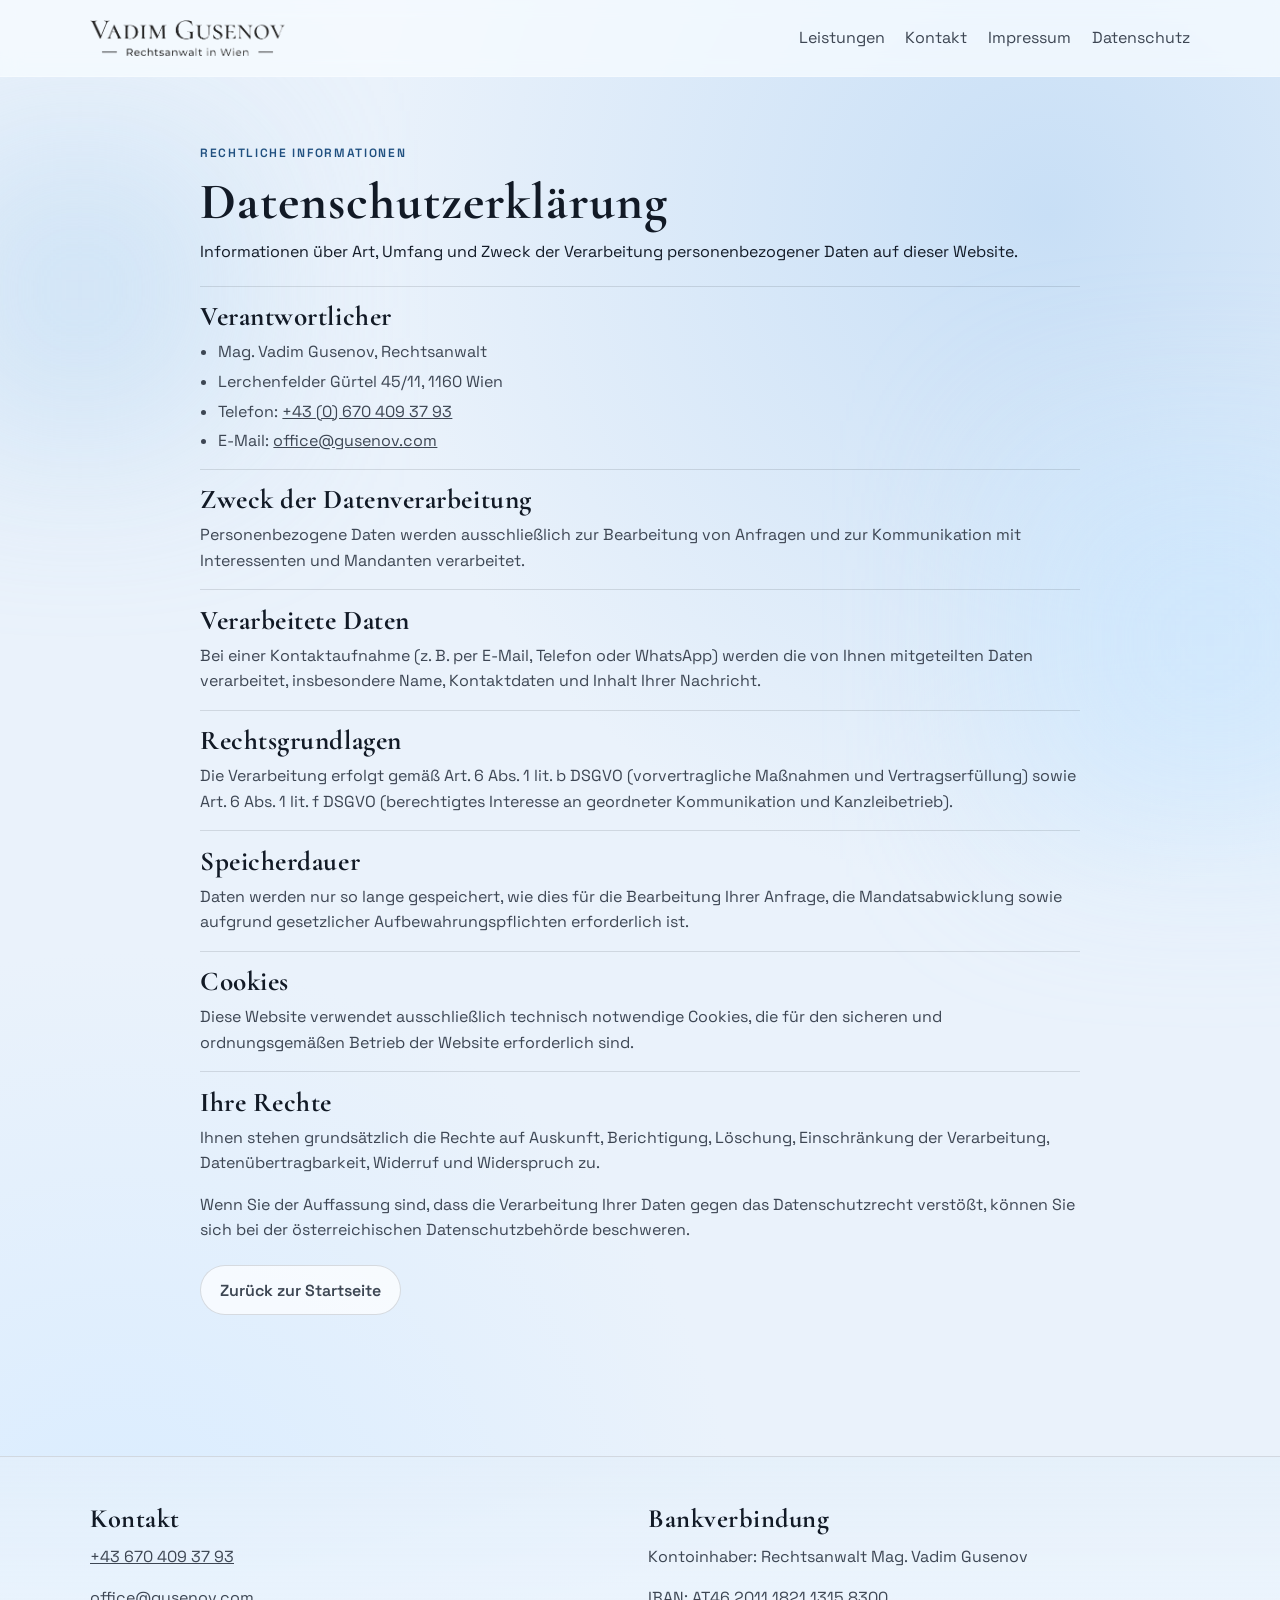
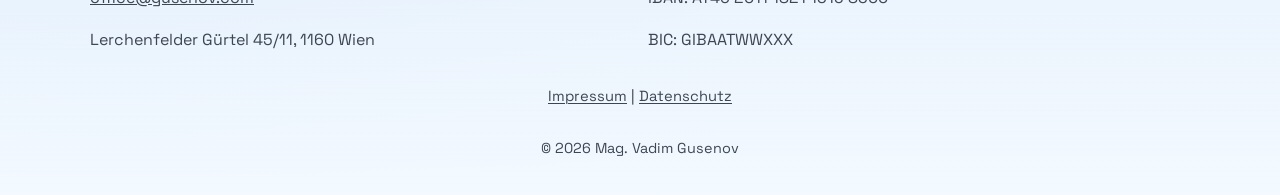
==== datenschutz.html @ 330a7935 "Initial commit: Vadim Gusenov website Co-Authored-By: Claude Opus 5.5 <noreply@anthropic.com>" ====
<!DOCTYPE html>
<html lang="de">
  <head>
    <meta charset="UTF-8" />
    <meta name="viewport" content="width=device-width, initial-scale=1.0" />
    <title>Datenschutz | Mag. Vadim Gusenov</title>
    <meta
      name="description"
      content="Datenschutzerklärung von Mag. Vadim Gusenov, Rechtsanwalt in Wien."
    />
    <link rel="preconnect" href="https://fonts.googleapis.com" />
    <link rel="preconnect" href="https://fonts.gstatic.com" crossorigin />
    <link
      href="https://fonts.googleapis.com/css2?family=Cormorant+Garamond:wght@500;600;700&family=Space+Grotesk:wght@400;500;600&display=swap"
      rel="stylesheet"
    />
    <link rel="stylesheet" href="styles.css" />
    <!-- Google tag (gtag.js) -->
    <script async src="https://www.googletagmanager.com/gtag/js?id=AW-18201939977"></script>
    <script>
      window.dataLayer = window.dataLayer || [];
      function gtag() {
        dataLayer.push(arguments);
      }
      gtag('js', new Date());

      gtag('config', 'AW-18201939977');
    </script>
  </head>
  <body>
    <div class="background-shape background-shape-left" aria-hidden="true"></div>
    <div class="background-shape background-shape-right" aria-hidden="true"></div>

    <header class="site-header">
      <div class="container nav-wrap">
        <a class="brand" href="index.html#top">
          <img
            class="brand-logo"
            src="assets/images/logo.png"
            alt="Kanzlei Logo"
            width="120"
            height="36"
          />
        </a>
        <nav class="nav">
          <a href="index.html#leistungen">Leistungen</a>
          <a href="index.html#kontakt">Kontakt</a>
          <a href="impressum.html">Impressum</a>
          <a href="datenschutz.html">Datenschutz</a>
        </nav>
      </div>
    </header>

    <main id="top">
      <section class="section legal-page">
        <div class="container legal-content reveal-up">
          <p class="eyebrow">Rechtliche Informationen</p>
          <h1>Datenschutzerklärung</h1>
          <p class="legal-intro">
            Informationen über Art, Umfang und Zweck der Verarbeitung personenbezogener Daten auf
            dieser Website.
          </p>

          <section class="legal-block">
            <h2>Verantwortlicher</h2>
            <ul class="legal-list">
              <li>Mag. Vadim Gusenov, Rechtsanwalt</li>
              <li>Lerchenfelder Gürtel 45/11, 1160 Wien</li>
              <li>Telefon: <a href="tel:+436704093793">+43 (0) 670 409 37 93</a></li>
              <li>E-Mail: <a href="mailto:office@gusenov.com">office@gusenov.com</a></li>
            </ul>
          </section>

          <section class="legal-block">
            <h2>Zweck der Datenverarbeitung</h2>
            <p>
              Personenbezogene Daten werden ausschließlich zur Bearbeitung von Anfragen und zur
              Kommunikation mit Interessenten und Mandanten verarbeitet.
            </p>
          </section>

          <section class="legal-block">
            <h2>Verarbeitete Daten</h2>
            <p>
              Bei einer Kontaktaufnahme (z. B. per E-Mail, Telefon oder WhatsApp) werden die von
              Ihnen mitgeteilten Daten verarbeitet, insbesondere Name, Kontaktdaten und Inhalt Ihrer
              Nachricht.
            </p>
          </section>

          <section class="legal-block">
            <h2>Rechtsgrundlagen</h2>
            <p>
              Die Verarbeitung erfolgt gemäß Art. 6 Abs. 1 lit. b DSGVO (vorvertragliche Maßnahmen
              und Vertragserfüllung) sowie Art. 6 Abs. 1 lit. f DSGVO (berechtigtes Interesse an
              geordneter Kommunikation und Kanzleibetrieb).
            </p>
          </section>

          <section class="legal-block">
            <h2>Speicherdauer</h2>
            <p>
              Daten werden nur so lange gespeichert, wie dies für die Bearbeitung Ihrer Anfrage,
              die Mandatsabwicklung sowie aufgrund gesetzlicher Aufbewahrungspflichten erforderlich
              ist.
            </p>
          </section>

          <section class="legal-block">
            <h2>Cookies</h2>
            <p>
              Diese Website verwendet ausschließlich technisch notwendige Cookies, die für den
              sicheren und ordnungsgemäßen Betrieb der Website erforderlich sind.
            </p>
          </section>

          <section class="legal-block">
            <h2>Ihre Rechte</h2>
            <p>
              Ihnen stehen grundsätzlich die Rechte auf Auskunft, Berichtigung, Löschung,
              Einschränkung der Verarbeitung, Datenübertragbarkeit, Widerruf und Widerspruch zu.
            </p>
            <p>
              Wenn Sie der Auffassung sind, dass die Verarbeitung Ihrer Daten gegen das
              Datenschutzrecht verstößt, können Sie sich bei der österreichischen
              Datenschutzbehörde beschweren.
            </p>
          </section>

          <p class="legal-back-link">
            <a class="btn btn-outline" href="index.html#kontakt">Zurück zur Startseite</a>
          </p>
        </div>
      </section>
    </main>

    <footer class="site-footer">
      <div class="container footer-grid reveal-up">
        <div>
          <h2>Kontakt</h2>
          <p><a href="tel:+436704093793">+43 670 409 37 93</a></p>
          <p><a href="mailto:office@gusenov.com">office@gusenov.com</a></p>
          <p>Lerchenfelder Gürtel 45/11, 1160 Wien</p>
        </div>
        <div>
          <h3>Bankverbindung</h3>
          <p>Kontoinhaber: Rechtsanwalt Mag. Vadim Gusenov</p>
          <p>IBAN: AT46 2011 1821 1315 8300</p>
          <p>BIC: GIBAATWWXXX</p>
        </div>
      </div>
      <p class="legal-links">
        <a href="impressum.html">Impressum</a>
        <span aria-hidden="true">|</span>
        <a href="datenschutz.html">Datenschutz</a>
      </p>
      <p class="copyright">© <span id="year"></span> Mag. Vadim Gusenov</p>
    </footer>

    <script src="script.js"></script>
  </body>
</html>
---- styles.css ----
:root {
  --bg: #eaf2fb;
  --paper: #f7fbff;
  --ink: #121a26;
  --ink-soft: #3d4653;
  --accent: #2f6fa8;
  --accent-dark: #1f4f7f;
  --line: rgba(18, 26, 38, 0.14);
  --shadow: 0 18px 45px rgba(16, 22, 31, 0.12);
}

* {
  box-sizing: border-box;
}

html,
body {
  margin: 0;
  padding: 0;
}

body {
  font-family: "Space Grotesk", "Segoe UI", sans-serif;
  background: radial-gradient(circle at 82% 12%, #c8dff6 0%, transparent 36%),
    radial-gradient(circle at 9% 88%, #d9ecff 0%, transparent 32%), var(--bg);
  color: var(--ink);
  line-height: 1.6;
  overflow-x: hidden;
}

h1,
h2,
h3 {
  font-family: "Cormorant Garamond", Georgia, serif;
  line-height: 1.1;
  margin: 0 0 0.8rem;
  letter-spacing: 0.02em;
}

h1 {
  font-size: clamp(2.2rem, 6vw, 4.4rem);
}

h2 {
  font-size: clamp(1.7rem, 4vw, 2.8rem);
}

h3 {
  font-size: clamp(1.2rem, 2.8vw, 1.65rem);
}

p {
  margin: 0 0 1rem;
  color: var(--ink-soft);
}

a {
  color: inherit;
}

.container {
  width: min(1100px, calc(100% - 2.4rem));
  margin: 0 auto;
}

.section {
  padding: clamp(3.4rem, 8vw, 6.2rem) 0;
}

.section-soft {
  background: linear-gradient(130deg, rgba(255, 255, 255, 0.72), rgba(219, 235, 250, 0.62));
}

.background-shape {
  position: fixed;
  z-index: -1;
  filter: blur(90px);
  opacity: 0.55;
  pointer-events: none;
}

.background-shape-left {
  width: 300px;
  height: 300px;
  left: -70px;
  top: 140px;
  background: #bad8f2;
}

.background-shape-right {
  width: 380px;
  height: 380px;
  right: -120px;
  top: 50vh;
  background: #c6e5ff;
}

.site-header {
  position: sticky;
  top: 0;
  z-index: 20;
  border-bottom: 1px solid rgba(255, 255, 255, 0.3);
  background: rgba(247, 251, 255, 0.78);
  backdrop-filter: blur(10px);
}

.nav-wrap {
  display: flex;
  align-items: center;
  justify-content: space-between;
  min-height: 76px;
}

.brand {
  display: inline-flex;
  align-items: center;
  gap: 0.65rem;
  font-weight: 600;
  text-decoration: none;
  letter-spacing: 0.02em;
}

.brand-logo {
  width: auto;
  height: 36px;
  object-fit: contain;
}

.header-actions {
  display: flex;
  align-items: center;
  gap: 0.9rem;
}

.nav {
  display: flex;
  gap: 1.3rem;
}

.nav a {
  text-decoration: none;
  color: var(--ink-soft);
}

.nav a:hover {
  color: var(--ink);
}

.lang-switch {
  display: inline-flex;
  align-items: center;
  border: 1px solid var(--line);
  border-radius: 999px;
  padding: 0.12rem;
  background: rgba(255, 255, 255, 0.68);
}

.lang-btn {
  border: 0;
  background: transparent;
  color: var(--ink-soft);
  font: inherit;
  font-size: 0.78rem;
  font-weight: 600;
  border-radius: 999px;
  padding: 0.34rem 0.62rem;
  cursor: pointer;
}

.lang-btn.is-active {
  background: var(--ink);
  color: #fff;
}

.hero-grid {
  display: grid;
  grid-template-columns: 1.2fr 0.8fr;
  gap: clamp(1.2rem, 4vw, 3rem);
  align-items: start;
}

.hero-visual {
  display: grid;
  gap: 0.9rem;
}

.portrait-wrap {
  margin: 0;
  border-radius: 1.1rem;
  overflow: hidden;
  border: 1px solid var(--line);
  background: var(--paper);
  box-shadow: var(--shadow);
}

.portrait {
  width: 100%;
  height: clamp(290px, 46vw, 470px);
  object-fit: cover;
  object-position: center top;
  display: block;
}

.eyebrow {
  text-transform: uppercase;
  letter-spacing: 0.14em;
  color: var(--accent-dark);
  font-size: 0.75rem;
  margin-bottom: 0.65rem;
  font-weight: 600;
}

.hero-card {
  border: 1px solid var(--line);
  border-radius: 1.1rem;
  padding: 1.4rem;
  background: var(--paper);
  box-shadow: var(--shadow);
}

.citizenship-section {
  padding-top: 2.4rem;
}

.citizenship-grid {
  display: grid;
  grid-template-columns: 1fr;
  gap: clamp(1rem, 3vw, 2rem);
  align-items: start;
}

.citizenship-lead {
  font-size: 1.2rem;
  color: var(--ink);
  font-weight: 600;
}

.citizenship-services {
  margin: 0.85rem 0 0;
  padding-left: 1.1rem;
  color: var(--ink-soft);
}

.citizenship-services li {
  margin-bottom: 0.45rem;
}

.delay-section {
  padding-top: 1.6rem;
}

.delay-content {
  text-align: left;
}

.delay-content h2 {
  font-size: clamp(1.95rem, 4.4vw, 3rem);
  margin-bottom: 1rem;
}

.delay-divider {
  display: none;
}

.delay-content p {
  margin-bottom: 0.95rem;
  color: var(--ink);
}

.delay-note {
  color: var(--ink-soft);
}

.delay-cta-row {
  justify-content: flex-start;
}

.straf-section {
  padding-top: 1.8rem;
}

.straf-grid {
  display: grid;
  grid-template-columns: 1.1fr 0.9fr;
  gap: clamp(1rem, 3vw, 2rem);
  align-items: start;
}

.straf-lead {
  color: var(--ink);
  font-size: 1.08rem;
  font-weight: 600;
}

.straf-points {
  margin: 0.85rem 0 0;
  padding-left: 1.1rem;
  color: var(--ink-soft);
}

.straf-points li {
  margin-bottom: 0.45rem;
}

.straf-card {
  border: 1px solid var(--line);
  border-radius: 1rem;
  padding: 1.2rem;
  background: rgba(252, 251, 247, 0.93);
  box-shadow: var(--shadow);
}

.straf-card h3 {
  margin-bottom: 0.55rem;
}

.other-services-section {
  padding-top: 2rem;
}

.other-services-head {
  max-width: 860px;
}

.other-services-head p {
  max-width: 68ch;
}

.other-services-grid {
  display: grid;
  grid-template-columns: repeat(3, minmax(0, 1fr));
  gap: 0.9rem;
  margin-top: 1rem;
}

.other-service-card {
  border: 1px solid var(--line);
  border-radius: 1rem;
  padding: 1rem;
  background: rgba(252, 251, 247, 0.9);
  box-shadow: 0 10px 24px rgba(16, 22, 31, 0.07);
}

.other-service-card h3 {
  margin-bottom: 0.5rem;
}

.other-service-card p {
  margin: 0;
}

.other-services-cta {
  margin-top: 1rem;
}

.process-section {
  padding-top: 0.8rem;
}

.process-grid {
  display: grid;
  grid-template-columns: repeat(4, minmax(0, 1fr));
  gap: 0.9rem;
}

.process-card {
  position: relative;
  border: 1px solid var(--line);
  border-radius: 0.95rem;
  padding: 1rem;
  background: rgba(252, 251, 247, 0.86);
}

.step-badge {
  display: inline-flex;
  width: 1.7rem;
  height: 1.7rem;
  border-radius: 999px;
  align-items: center;
  justify-content: center;
  font-size: 0.86rem;
  font-weight: 700;
  color: #fff;
  background: var(--accent);
  margin-bottom: 0.6rem;
}

.process-card h3 {
  font-size: 1.2rem;
}

.process-card p {
  margin: 0;
}

.emergency-number {
  display: inline-block;
  margin-top: 0.45rem;
  font-size: 1.35rem;
  font-weight: 600;
  color: var(--accent-dark);
  text-decoration: none;
}

.emergency-number:hover {
  text-decoration: underline;
}

.cta-row {
  display: flex;
  flex-wrap: wrap;
  gap: 0.75rem;
  margin-top: 1.2rem;
}

.hero-trust-note {
  margin: 0.75rem 0 0;
  font-size: 0.9rem;
  color: var(--ink-soft);
}

.btn {
  display: inline-flex;
  align-items: center;
  justify-content: center;
  border-radius: 999px;
  padding: 0.7rem 1.2rem;
  text-decoration: none;
  border: 1px solid transparent;
  font-weight: 600;
  transition: transform 160ms ease, box-shadow 160ms ease, background-color 160ms ease;
}

.btn:hover {
  transform: translateY(-1px);
}

.btn-primary {
  background: var(--accent);
  color: #fff;
}

.btn-primary:hover {
  background: #936924;
  box-shadow: 0 8px 24px rgba(147, 105, 36, 0.35);
}

.btn-outline {
  border-color: var(--line);
  background: rgba(255, 255, 255, 0.7);
}

.btn-whatsapp {
  color: var(--ink);
  border-color: rgba(18, 26, 38, 0.2);
  background: rgba(252, 251, 247, 0.92);
  box-shadow: 0 8px 18px rgba(16, 22, 31, 0.08);
}

.btn-whatsapp:hover {
  border-color: rgba(170, 125, 52, 0.55);
  background: rgba(255, 255, 255, 0.98);
  box-shadow: 0 10px 22px rgba(16, 22, 31, 0.12);
}

.areas-grid {
  display: grid;
  grid-template-columns: repeat(3, minmax(0, 1fr));
  gap: 1rem;
  margin-top: 1.3rem;
}

.area-card {
  position: relative;
  padding: 1.2rem;
  border: 1px solid var(--line);
  border-radius: 1rem;
  background: linear-gradient(160deg, rgba(247, 251, 255, 0.98), rgba(232, 243, 253, 0.92));
  backdrop-filter: blur(4px);
  box-shadow: 0 10px 24px rgba(16, 22, 31, 0.07);
  transition: transform 180ms ease, box-shadow 180ms ease, border-color 180ms ease;
}

.area-card::before {
  content: none;
}

.area-card:hover {
  transform: translateY(-2px);
  box-shadow: 0 14px 28px rgba(16, 22, 31, 0.1);
  border-color: rgba(47, 111, 168, 0.36);
}

.area-image-wrap {
  margin: -1.2rem -1.2rem 0.9rem;
  border-radius: 1rem 1rem 0 0;
  overflow: hidden;
  border-bottom: 1px solid rgba(18, 26, 38, 0.08);
  background: linear-gradient(180deg, rgba(18, 26, 38, 0.08), transparent);
}

.area-image {
  width: 100%;
  height: 120px;
  object-fit: cover;
  display: block;
  filter: grayscale(20%) sepia(10%) saturate(80%);
  opacity: 0.95;
}

.area-icon {
  display: inline-flex;
  width: 2.2rem;
  height: 2.2rem;
  align-items: center;
  justify-content: center;
  border-radius: 999px;
  border: 1px solid rgba(47, 111, 168, 0.35);
  color: var(--accent-dark);
  background: linear-gradient(150deg, rgba(47, 111, 168, 0.12), rgba(47, 111, 168, 0.03));
  margin-bottom: 0.75rem;
}

.area-icon svg {
  width: 1.12rem;
  height: 1.12rem;
}

.area-icon svg path,
.area-icon svg circle {
  stroke: currentColor;
  stroke-width: 1.55;
  fill: none;
  stroke-linecap: round;
  stroke-linejoin: round;
}

.area-card h3 {
  margin: 0 0 0.8rem;
  padding-bottom: 0.55rem;
  border-bottom: 1px solid rgba(170, 125, 52, 0.2);
}

.area-card ul {
  margin: 0.15rem 0 0;
  padding-left: 1rem;
  color: var(--ink-soft);
}

.areas-grid li {
  font-family: "Cormorant Garamond", Georgia, serif;
  font-size: clamp(1.15rem, 2.1vw, 1.35rem);
  font-weight: 600;
  line-height: 1.3;
  letter-spacing: 0.01em;
  color: var(--ink);
}

.split {
  display: grid;
  grid-template-columns: 1fr 1fr;
  gap: 1.4rem;
  align-items: start;
}

.kanzlei-section {
  display: grid;
  grid-template-columns: 0.85fr 1.15fr;
  gap: clamp(1rem, 3vw, 2rem);
  align-items: start;
}

.kanzlei-photo-wrap {
  margin: 0;
  border-radius: 1rem;
  overflow: hidden;
  border: 1px solid var(--line);
  background: var(--paper);
  box-shadow: var(--shadow);
}

.kanzlei-photo {
  width: 100%;
  height: clamp(320px, 50vw, 620px);
  object-fit: cover;
  object-position: center top;
  display: block;
}

.kanzlei-content {
  border: 1px solid var(--line);
  border-radius: 1rem;
  padding: clamp(1.25rem, 3vw, 2rem);
  background: rgba(252, 251, 247, 0.92);
  box-shadow: var(--shadow);
  max-width: 920px;
  margin: 0 auto;
}

.kanzlei-content .eyebrow {
  font-size: 0.86rem;
  margin-bottom: 0.55rem;
}

.kanzlei-content h2 {
  font-size: clamp(2.1rem, 5.2vw, 3.5rem);
  margin-bottom: 1rem;
}

.kanzlei-content h3 {
  margin-top: 1rem;
  margin-bottom: 0.65rem;
  font-size: clamp(1.35rem, 2.7vw, 1.9rem);
}

.kanzlei-lead {
  font-size: 1.12rem;
  color: var(--ink);
}

.kanzlei-points {
  margin: 0 0 1.1rem;
  padding-left: 1.1rem;
  color: var(--ink-soft);
}

.booking-grid {
  display: grid;
  grid-template-columns: 1fr 1.1fr;
  gap: clamp(1.2rem, 3.8vw, 2.6rem);
  align-items: start;
}

.booking-copy {
  padding-top: 0.2rem;
}

.booking-copy h2 {
  margin-bottom: 0.75rem;
}

.booking-copy p {
  max-width: 52ch;
}

.booking-points {
  margin: 0 0 1.2rem;
  padding-left: 1.1rem;
  color: var(--ink-soft);
}

.booking-urgent {
  margin: 0 0 1.1rem;
  color: var(--ink);
  font-size: 1.02rem;
}

.booking-urgent-number {
  color: var(--accent-dark);
  font-size: 1.1rem;
  font-weight: 600;
  text-decoration: none;
  letter-spacing: 0.01em;
}

.booking-urgent-number:hover {
  text-decoration: underline;
}

.booking-form {
  border: 1px solid var(--line);
  border-radius: 1rem;
  padding: 1.2rem;
  background: rgba(252, 251, 247, 0.92);
  box-shadow: var(--shadow);
}

.booking-form-note {
  margin: 0 0 0.95rem;
  color: var(--ink);
  font-size: 0.92rem;
}

.field-row {
  display: grid;
  grid-template-columns: repeat(2, minmax(0, 1fr));
  gap: 0.75rem;
}

.field-group {
  display: grid;
  margin-bottom: 0.8rem;
  gap: 0.35rem;
}

.field-group label {
  font-size: 0.88rem;
  color: var(--ink);
  font-weight: 500;
}

.field-group input,
.field-group select,
.field-group textarea {
  width: 100%;
  border: 1px solid var(--line);
  border-radius: 0.65rem;
  padding: 0.7rem 0.75rem;
  font: inherit;
  color: var(--ink);
  background: rgba(255, 255, 255, 0.88);
}

.field-group textarea {
  resize: vertical;
}

.field-group input:focus,
.field-group select:focus,
.field-group textarea:focus {
  outline: 2px solid rgba(170, 125, 52, 0.28);
  border-color: rgba(170, 125, 52, 0.65);
}

.booking-feedback {
  margin-top: 0.65rem;
  min-height: 1.2rem;
  font-size: 0.9rem;
}

.booking-meta {
  margin: 0.75rem 0 0;
  font-size: 0.85rem;
  color: var(--ink-soft);
}

.site-footer {
  border-top: 1px solid var(--line);
  margin-top: 1.6rem;
  padding: 3rem 0 1.2rem;
  background: linear-gradient(180deg, rgba(228, 239, 250, 0.72), rgba(243, 249, 255, 0.96));
}

.footer-grid {
  display: grid;
  grid-template-columns: repeat(2, minmax(0, 1fr));
  gap: 1rem;
}

.site-footer h2,
.site-footer h3 {
  font-size: clamp(1.25rem, 2.4vw, 1.65rem);
  margin-bottom: 0.6rem;
}

.legal-links {
  text-align: center;
  margin: 1rem 0 0;
  font-size: 0.92rem;
}

.legal-links a {
  color: var(--ink-soft);
  text-decoration: underline;
  text-decoration-thickness: 1px;
  text-underline-offset: 2px;
}

.legal-page {
  padding-top: clamp(2.7rem, 6vw, 4.2rem);
}

.legal-content {
  width: min(880px, calc(100% - 2.4rem));
}

.legal-content h1 {
  font-size: clamp(2rem, 4.8vw, 3.2rem);
  margin-bottom: 0.55rem;
}

.legal-intro {
  margin-bottom: 1.35rem;
  color: var(--ink);
}

.legal-block {
  border-top: 1px solid rgba(18, 26, 38, 0.12);
  padding-top: 0.95rem;
  margin-top: 0.95rem;
}

.legal-block h2 {
  margin-bottom: 0.45rem;
  font-size: clamp(1.2rem, 2.7vw, 1.7rem);
}

.legal-list {
  margin: 0;
  padding-left: 1.15rem;
}

.legal-list li {
  margin-bottom: 0.25rem;
  color: var(--ink-soft);
}

.legal-back-link {
  margin-top: 1.4rem;
}

.copyright {
  text-align: center;
  font-size: 0.9rem;
  margin-top: 1.8rem;
}

.mobile-call-cta {
  display: none;
}

.cookie-banner {
  position: fixed;
  left: 1rem;
  right: 1rem;
  bottom: 1rem;
  z-index: 70;
  display: grid;
  grid-template-columns: 1fr auto;
  gap: 0.9rem;
  align-items: center;
  padding: 0.85rem 0.95rem;
  border-radius: 0.9rem;
  border: 1px solid rgba(18, 26, 38, 0.16);
  background: rgba(18, 26, 38, 0.92);
  color: #f6f3ec;
  box-shadow: 0 14px 26px rgba(16, 22, 31, 0.28);
}

.cookie-banner[hidden] {
  display: none !important;
}

.cookie-banner p {
  margin: 0;
  color: #f6f3ec;
  font-size: 0.9rem;
  line-height: 1.45;
}

.cookie-banner .btn {
  white-space: nowrap;
  padding: 0.58rem 0.9rem;
}

@media (max-width: 820px) {
  .mobile-call-cta {
    display: inline-flex;
    position: fixed;
    left: 0.8rem;
    right: 0.8rem;
    bottom: 0.8rem;
    z-index: 50;
    align-items: center;
    justify-content: center;
    background: linear-gradient(135deg, #aa7d34, #936924);
    color: #fff;
    text-decoration: none;
    font-weight: 700;
    border-radius: 999px;
    padding: 0.78rem 1rem;
    box-shadow: 0 12px 24px rgba(16, 22, 31, 0.24);
  }

  .site-footer {
    padding-bottom: 4.8rem;
  }
}

.reveal-up {
  opacity: 0;
  transform: translateY(18px);
  animation: revealUp 700ms ease forwards;
}

.delay-1 {
  animation-delay: 120ms;
}

.delay-2 {
  animation-delay: 220ms;
}

@keyframes revealUp {
  to {
    opacity: 1;
    transform: translateY(0);
  }
}

@media (max-width: 940px) {
  .hero-grid,
  .citizenship-grid,
  .process-grid,
  .areas-grid,
  .other-services-grid,
  .split,
  .kanzlei-section,
  .footer-grid,
  .booking-grid {
    grid-template-columns: 1fr;
  }

  .legal-content {
    width: min(100%, calc(100% - 2.4rem));
  }

  .field-row {
    grid-template-columns: 1fr;
  }

  .portrait {
    height: clamp(260px, 62vw, 430px);
  }

  .nav {
    gap: 0.8rem;
    font-size: 0.95rem;
  }

  .header-actions {
    gap: 0.7rem;
  }
}

@media (max-width: 760px) {
  .nav-wrap {
    min-height: auto;
    padding: 0.58rem 0 0.74rem;
    flex-direction: column;
    align-items: stretch;
    gap: 0.5rem;
  }

  .brand {
    justify-content: center;
  }

  .header-actions {
    flex-direction: column;
    justify-content: center;
    gap: 0.55rem;
  }

  .nav {
    justify-content: center;
    flex-wrap: wrap;
    row-gap: 0.4rem;
    column-gap: 0.85rem;
    font-size: 0.9rem;
  }

  .hero.section {
    padding-top: clamp(2.2rem, 7vw, 3rem);
  }
}

@media (max-width: 560px) {
  .brand {
    font-size: 0.95rem;
    max-width: 220px;
    gap: 0.45rem;
  }

  .brand span {
    display: none;
  }

  .brand-logo {
    height: 29px;
  }

  .nav {
    gap: 0.6rem;
    font-size: 0.85rem;
  }

  .lang-btn {
    font-size: 0.73rem;
    padding: 0.3rem 0.52rem;
  }

  .mobile-call-cta {
    font-size: 0.95rem;
    padding: 0.74rem 0.95rem;
  }

  .site-footer {
    padding-bottom: 4.8rem;
  }

  .cookie-banner {
    grid-template-columns: 1fr;
    left: 0.8rem;
    right: 0.8rem;
    bottom: 4.1rem;
  }

  .cookie-banner .btn {
    width: 100%;
  }
}
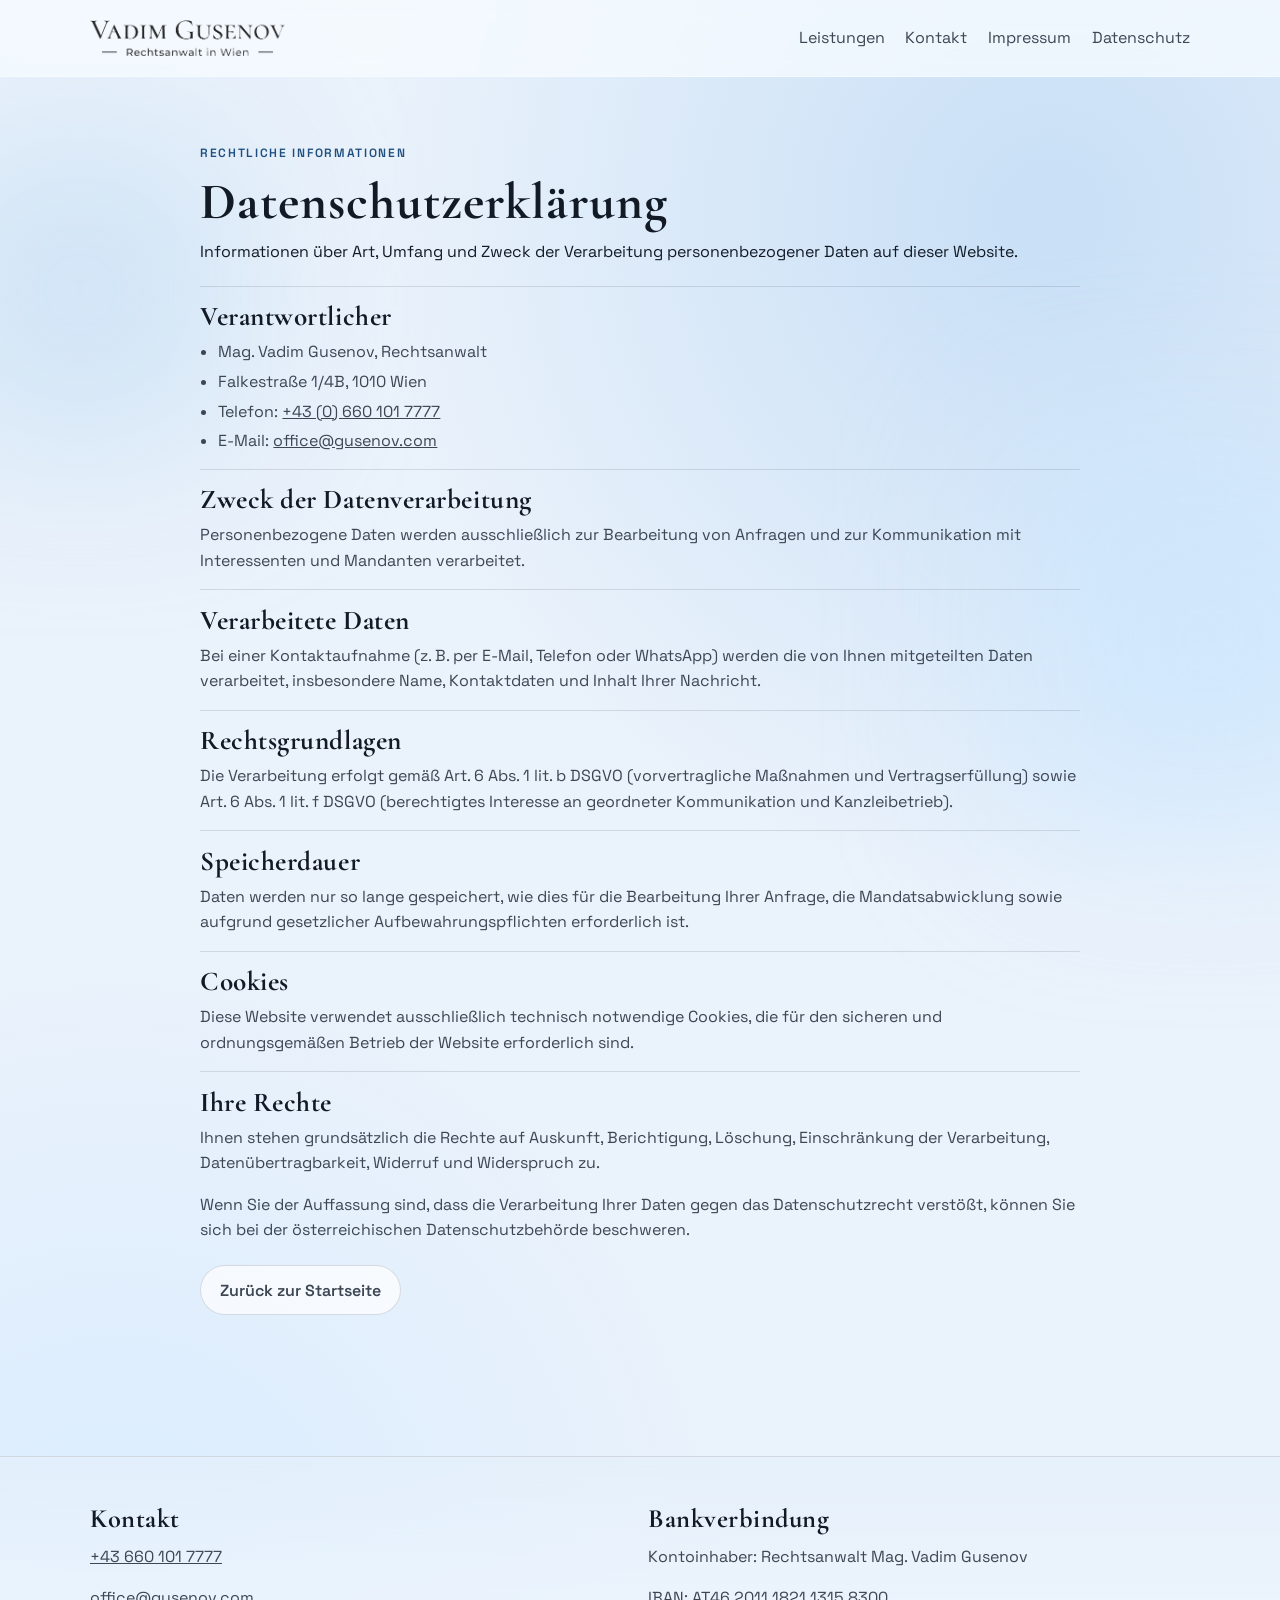
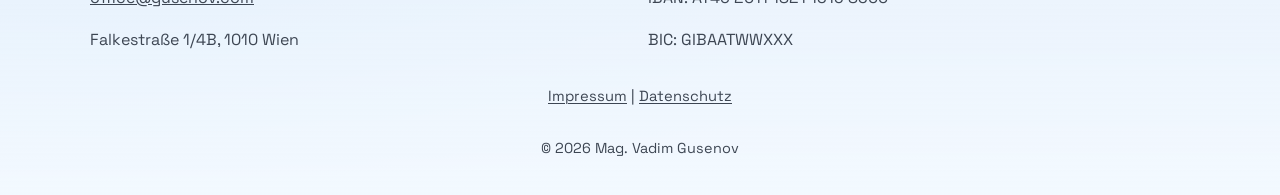
==== commit 5881af9b: "change adress and phone number" ====
--- a/datenschutz.html
+++ b/datenschutz.html
@@ -65,8 +65,8 @@
             <h2>Verantwortlicher</h2>
             <ul class="legal-list">
               <li>Mag. Vadim Gusenov, Rechtsanwalt</li>
-              <li>Lerchenfelder Gürtel 45/11, 1160 Wien</li>
-              <li>Telefon: <a href="tel:+436704093793">+43 (0) 670 409 37 93</a></li>
+              <li>Falkestraße 1/4B, 1010 Wien</li>
+              <li>Telefon: <a href="tel:+436601017777">+43 (0) 660 101 7777</a></li>
               <li>E-Mail: <a href="mailto:office@gusenov.com">office@gusenov.com</a></li>
             </ul>
           </section>
@@ -138,9 +138,9 @@
       <div class="container footer-grid reveal-up">
         <div>
           <h2>Kontakt</h2>
-          <p><a href="tel:+436704093793">+43 670 409 37 93</a></p>
+          <p><a href="tel:+436601017777">+43 660 101 7777</a></p>
           <p><a href="mailto:office@gusenov.com">office@gusenov.com</a></p>
-          <p>Lerchenfelder Gürtel 45/11, 1160 Wien</p>
+          <p>Falkestraße 1/4B, 1010 Wien</p>
         </div>
         <div>
           <h3>Bankverbindung</h3>
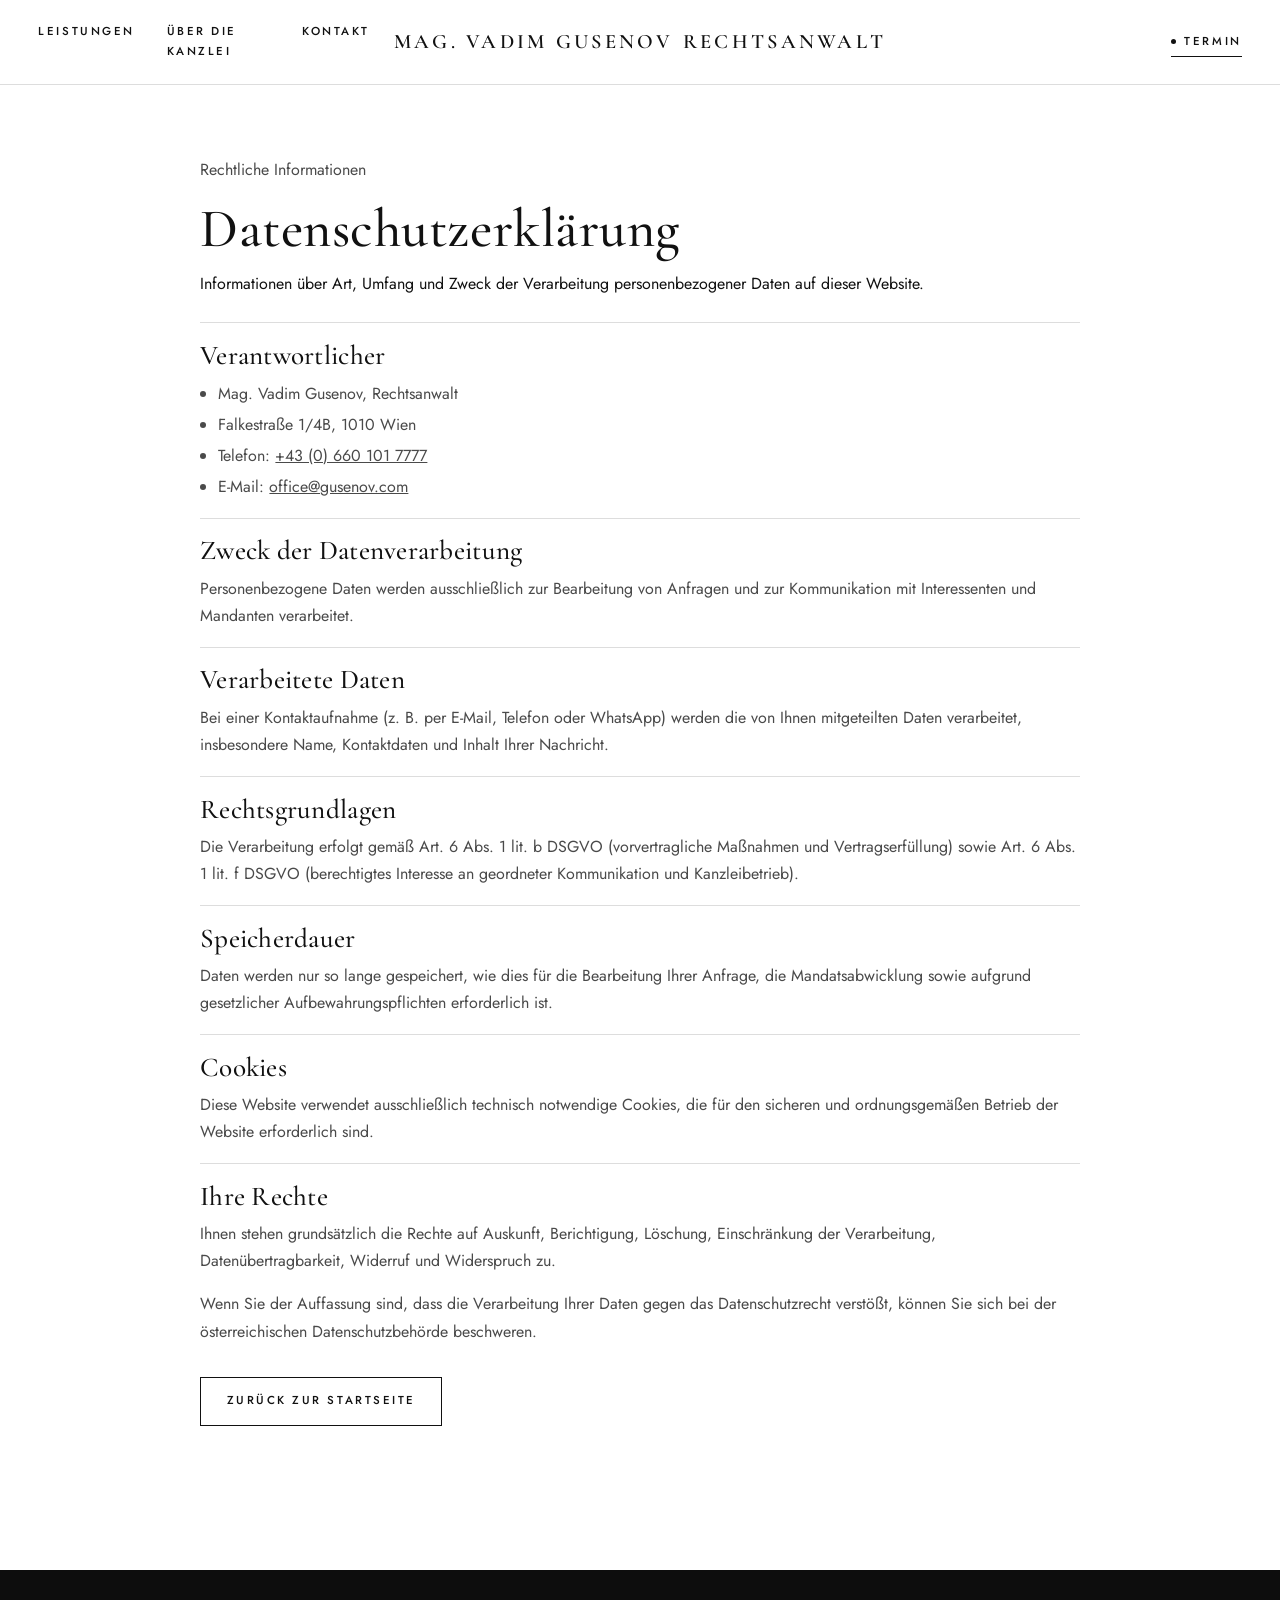
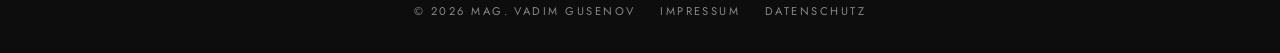
==== commit afc914ec: "POC" ====
--- a/datenschutz.html
+++ b/datenschutz.html
@@ -11,7 +11,7 @@
     <link rel="preconnect" href="https://fonts.googleapis.com" />
     <link rel="preconnect" href="https://fonts.gstatic.com" crossorigin />
     <link
-      href="https://fonts.googleapis.com/css2?family=Cormorant+Garamond:wght@500;600;700&family=Space+Grotesk:wght@400;500;600&display=swap"
+      href="https://fonts.googleapis.com/css2?family=Cormorant+Garamond:wght@500;600;700&family=Jost:wght@400;500;600&display=swap"
       rel="stylesheet"
     />
     <link rel="stylesheet" href="styles.css" />
@@ -28,26 +28,34 @@
     </script>
   </head>
   <body>
-    <div class="background-shape background-shape-left" aria-hidden="true"></div>
-    <div class="background-shape background-shape-right" aria-hidden="true"></div>
 
-    <header class="site-header">
-      <div class="container nav-wrap">
+    <header class="site-header is-solid" data-header data-header-fixed="solid">
+      <div class="header-inner">
+        <nav class="nav nav-main" id="site-nav">
+          <a href="index.html#leistungen">Leistungen</a>
+          <a href="index.html#kanzlei">Über die Kanzlei</a>
+          <a href="index.html#kontakt">Kontakt</a>
+        </nav>
+
         <a class="brand" href="index.html#top">
-          <img
-            class="brand-logo"
-            src="assets/images/logo.png"
-            alt="Kanzlei Logo"
-            width="120"
-            height="36"
-          />
+          <span>Mag. Vadim Gusenov</span>
+          <span>Rechtsanwalt</span>
         </a>
-        <nav class="nav">
-          <a href="index.html#leistungen">Leistungen</a>
-          <a href="index.html#kontakt">Kontakt</a>
-          <a href="impressum.html">Impressum</a>
-          <a href="datenschutz.html">Datenschutz</a>
-        </nav>
+
+        <div class="header-actions">
+          <a class="header-cta" href="index.html#kontakt">Termin</a>
+          <button
+            class="nav-toggle"
+            type="button"
+            aria-controls="site-nav"
+            aria-expanded="false"
+            aria-label="Menü"
+            data-nav-toggle
+          >
+            <span></span>
+            <span></span>
+          </button>
+        </div>
       </div>
     </header>
 
@@ -128,33 +136,20 @@
           </section>
 
           <p class="legal-back-link">
-            <a class="btn btn-outline" href="index.html#kontakt">Zurück zur Startseite</a>
+            <a class="btn" href="index.html">Zurück zur Startseite</a>
           </p>
         </div>
       </section>
     </main>
 
-    <footer class="site-footer">
-      <div class="container footer-grid reveal-up">
-        <div>
-          <h2>Kontakt</h2>
-          <p><a href="tel:+436601017777">+43 660 101 7777</a></p>
-          <p><a href="mailto:office@gusenov.com">office@gusenov.com</a></p>
-          <p>Falkestraße 1/4B, 1010 Wien</p>
-        </div>
-        <div>
-          <h3>Bankverbindung</h3>
-          <p>Kontoinhaber: Rechtsanwalt Mag. Vadim Gusenov</p>
-          <p>IBAN: AT46 2011 1821 1315 8300</p>
-          <p>BIC: GIBAATWWXXX</p>
-        </div>
+    <footer class="site-footer footer-slim">
+      <div class="container">
+        <p class="copyright">
+          © <span id="year"></span> Mag. Vadim Gusenov
+          <a href="impressum.html">Impressum</a>
+          <a href="datenschutz.html">Datenschutz</a>
+        </p>
       </div>
-      <p class="legal-links">
-        <a href="impressum.html">Impressum</a>
-        <span aria-hidden="true">|</span>
-        <a href="datenschutz.html">Datenschutz</a>
-      </p>
-      <p class="copyright">© <span id="year"></span> Mag. Vadim Gusenov</p>
     </footer>
 
     <script src="script.js"></script>
--- a/styles.css
+++ b/styles.css
@@ -1,16 +1,25 @@
 :root {
-  --bg: #eaf2fb;
-  --paper: #f7fbff;
-  --ink: #121a26;
-  --ink-soft: #3d4653;
-  --accent: #2f6fa8;
-  --accent-dark: #1f4f7f;
-  --line: rgba(18, 26, 38, 0.14);
-  --shadow: 0 18px 45px rgba(16, 22, 31, 0.12);
+  --white: #ffffff;
+  --paper: #f6f5f2;
+  --ink: #111111;
+  --ink-soft: #4a4a4a;
+  --ink-mute: #7a7a7a;
+  --line: rgba(17, 17, 17, 0.14);
+  --line-light: rgba(255, 255, 255, 0.28);
+  --dark: #0d0d0d;
+  --serif: "Cormorant Garamond", Georgia, serif;
+  --sans: "Jost", "Helvetica Neue", Arial, sans-serif;
+  --header-h: 84px;
+  --ease: cubic-bezier(0.22, 0.61, 0.36, 1);
 }
 
 * {
   box-sizing: border-box;
+}
+
+html {
+  scroll-behavior: smooth;
+  scroll-padding-top: var(--header-h);
 }
 
 html,
@@ -20,33 +29,30 @@
 }
 
 body {
-  font-family: "Space Grotesk", "Segoe UI", sans-serif;
-  background: radial-gradient(circle at 82% 12%, #c8dff6 0%, transparent 36%),
-    radial-gradient(circle at 9% 88%, #d9ecff 0%, transparent 32%), var(--bg);
+  font-family: var(--sans);
+  font-weight: 400;
+  background: var(--white);
   color: var(--ink);
-  line-height: 1.6;
+  line-height: 1.7;
   overflow-x: hidden;
 }
 
 h1,
 h2,
 h3 {
-  font-family: "Cormorant Garamond", Georgia, serif;
-  line-height: 1.1;
-  margin: 0 0 0.8rem;
-  letter-spacing: 0.02em;
-}
-
-h1 {
-  font-size: clamp(2.2rem, 6vw, 4.4rem);
+  font-family: var(--serif);
+  font-weight: 500;
+  line-height: 1.12;
+  margin: 0 0 0.9rem;
+  letter-spacing: 0.01em;
 }
 
 h2 {
-  font-size: clamp(1.7rem, 4vw, 2.8rem);
+  font-size: clamp(2rem, 4.2vw, 3.1rem);
 }
 
 h3 {
-  font-size: clamp(1.2rem, 2.8vw, 1.65rem);
+  font-size: clamp(1.3rem, 2.4vw, 1.65rem);
 }
 
 p {
@@ -59,740 +65,714 @@
 }
 
 .container {
-  width: min(1100px, calc(100% - 2.4rem));
+  width: min(1180px, calc(100% - 3rem));
   margin: 0 auto;
 }
 
 .section {
-  padding: clamp(3.4rem, 8vw, 6.2rem) 0;
-}
-
-.section-soft {
-  background: linear-gradient(130deg, rgba(255, 255, 255, 0.72), rgba(219, 235, 250, 0.62));
-}
-
-.background-shape {
-  position: fixed;
-  z-index: -1;
-  filter: blur(90px);
-  opacity: 0.55;
-  pointer-events: none;
-}
-
-.background-shape-left {
-  width: 300px;
-  height: 300px;
-  left: -70px;
-  top: 140px;
-  background: #bad8f2;
-}
-
-.background-shape-right {
-  width: 380px;
-  height: 380px;
-  right: -120px;
-  top: 50vh;
-  background: #c6e5ff;
-}
-
-.site-header {
-  position: sticky;
-  top: 0;
-  z-index: 20;
-  border-bottom: 1px solid rgba(255, 255, 255, 0.3);
-  background: rgba(247, 251, 255, 0.78);
-  backdrop-filter: blur(10px);
-}
-
-.nav-wrap {
-  display: flex;
-  align-items: center;
-  justify-content: space-between;
-  min-height: 76px;
-}
-
-.brand {
+  padding: clamp(4.5rem, 10vw, 8rem) 0;
+}
+
+.section-muted {
+  background: var(--paper);
+}
+
+/* Small tracked label framed by thin rules, e.g. "—— KONTAKT ——" */
+.rule-label {
   display: inline-flex;
   align-items: center;
-  gap: 0.65rem;
+  gap: 1rem;
+  margin: 0 0 1.2rem;
+  font-family: var(--sans);
+  font-size: 0.72rem;
+  font-weight: 500;
+  letter-spacing: 0.32em;
+  text-transform: uppercase;
+  color: var(--ink-mute);
+}
+
+.rule-label::before,
+.rule-label::after {
+  content: "";
+  width: 2.6rem;
+  height: 1px;
+  background: currentColor;
+  opacity: 0.6;
+}
+
+/* Header */
+
+.site-header {
+  position: fixed;
+  inset: 0 0 auto;
+  z-index: 40;
+  color: var(--white);
+  transition: background-color 300ms var(--ease), color 300ms var(--ease), box-shadow 300ms var(--ease);
+}
+
+.site-header.is-solid {
+  background: rgba(255, 255, 255, 0.97);
+  color: var(--ink);
+  box-shadow: 0 1px 0 var(--line);
+}
+
+.header-inner {
+  display: grid;
+  grid-template-columns: 1fr auto 1fr;
+  align-items: center;
+  gap: 1.5rem;
+  min-height: var(--header-h);
+  padding: 0 clamp(1.5rem, 3vw, 2.5rem);
+}
+
+.nav {
+  display: flex;
+  gap: 2rem;
+}
+
+.nav a,
+.header-cta,
+.lang-btn,
+.lang-switch {
+  font-family: var(--sans);
+  font-size: 0.72rem;
+  font-weight: 500;
+  letter-spacing: 0.22em;
+  text-transform: uppercase;
+  text-decoration: none;
+  color: inherit;
+}
+
+.nav a {
+  position: relative;
+  padding: 0.3rem 0;
+}
+
+.nav a::after {
+  content: "";
+  position: absolute;
+  left: 0;
+  right: 0;
+  bottom: 0;
+  height: 1px;
+  background: currentColor;
+  transform: scaleX(0);
+  transform-origin: left;
+  transition: transform 260ms var(--ease);
+}
+
+.nav a:hover::after {
+  transform: scaleX(1);
+}
+
+.brand {
+  display: flex;
+  gap: 0.45em;
+  font-family: var(--serif);
+  font-size: clamp(1.05rem, 1.6vw, 1.35rem);
   font-weight: 600;
+  letter-spacing: 0.16em;
+  text-transform: uppercase;
   text-decoration: none;
-  letter-spacing: 0.02em;
-}
-
-.brand-logo {
-  width: auto;
-  height: 36px;
-  object-fit: contain;
+  white-space: nowrap;
 }
 
 .header-actions {
   display: flex;
   align-items: center;
-  gap: 0.9rem;
-}
-
-.nav {
-  display: flex;
-  gap: 1.3rem;
-}
-
-.nav a {
-  text-decoration: none;
-  color: var(--ink-soft);
-}
-
-.nav a:hover {
-  color: var(--ink);
+  justify-content: flex-end;
+  gap: 1.6rem;
 }
 
 .lang-switch {
   display: inline-flex;
   align-items: center;
-  border: 1px solid var(--line);
-  border-radius: 999px;
-  padding: 0.12rem;
-  background: rgba(255, 255, 255, 0.68);
+  gap: 0.35rem;
+  opacity: 0.85;
 }
 
 .lang-btn {
   border: 0;
-  background: transparent;
+  background: none;
+  padding: 0.2rem 0;
+  cursor: pointer;
+  opacity: 0.55;
+}
+
+.lang-btn.is-active {
+  opacity: 1;
+}
+
+.header-cta {
+  display: inline-flex;
+  align-items: center;
+  gap: 0.55rem;
+  padding: 0.3rem 0;
+  border-bottom: 1px solid currentColor;
+}
+
+.header-cta::before {
+  content: "";
+  width: 5px;
+  height: 5px;
+  border-radius: 50%;
+  background: currentColor;
+}
+
+.nav-toggle {
+  display: none;
+  width: 2.2rem;
+  height: 2.2rem;
+  border: 0;
+  background: none;
+  padding: 0;
+  cursor: pointer;
+  color: inherit;
+}
+
+.nav-toggle span {
+  display: block;
+  width: 1.5rem;
+  height: 1px;
+  margin: 0.4rem auto;
+  background: currentColor;
+  transition: transform 260ms var(--ease);
+}
+
+.site-header.is-open .nav-toggle span:first-child {
+  transform: translateY(0.23rem) rotate(45deg);
+}
+
+.site-header.is-open .nav-toggle span:last-child {
+  transform: translateY(-0.23rem) rotate(-45deg);
+}
+
+/* Hero */
+
+.hero {
+  position: relative;
+  display: grid;
+  grid-template-rows: auto 1fr auto;
+  min-height: 100vh;
+  min-height: 100svh;
+  padding-top: var(--header-h);
+  color: var(--white);
+  background: var(--dark);
+  overflow: hidden;
+  isolation: isolate;
+}
+
+.hero-slides,
+.hero-overlay {
+  position: absolute;
+  inset: 0;
+  z-index: -1;
+}
+
+/* Desktop: text on the dark left half, portrait photos on the right half */
+.hero-slides {
+  left: 50%;
+}
+
+.hero-slide {
+  position: absolute;
+  inset: 0;
+  background-color: var(--dark);
+  background-size: cover;
+  background-position: center 22%;
+  opacity: 0;
+  transform: scale(1.08);
+  transition: opacity 1600ms var(--ease), transform 9000ms linear;
+}
+
+.hero-slide.is-active {
+  opacity: 1;
+  transform: scale(1);
+}
+
+.hero-overlay {
+  left: 50%;
+  background: linear-gradient(90deg, var(--dark) 0%, rgba(13, 13, 13, 0.35) 22%, rgba(13, 13, 13, 0) 45%),
+    linear-gradient(180deg, rgba(0, 0, 0, 0.55) 0%, rgba(0, 0, 0, 0) 22%);
+}
+
+.hero-meta {
+  display: grid;
+  grid-template-columns: 1fr auto 1fr;
+  align-items: center;
+  padding: 1.2rem clamp(1.5rem, 3vw, 2.5rem) 0;
+  font-size: 0.68rem;
+  font-weight: 500;
+  letter-spacing: 0.32em;
+  text-transform: uppercase;
+  color: rgba(255, 255, 255, 0.78);
+}
+
+.hero-meta > :last-child {
+  text-align: right;
+}
+
+.hero-meta .rule-label {
+  margin: 0;
+  font-size: inherit;
+  color: inherit;
+}
+
+.hero-content {
+  align-self: center;
+  justify-self: start;
+  width: 50%;
+  padding: 3rem clamp(1.5rem, 4vw, 4rem);
+  text-align: center;
+}
+
+.hero-title {
+  margin: 0;
+  font-size: clamp(2.6rem, 5.4vw, 5.6rem);
+  font-weight: 500;
+  letter-spacing: 0.06em;
+  text-transform: uppercase;
+  line-height: 1;
+}
+
+.hero-role {
+  display: inline-flex;
+  align-items: center;
+  gap: 1.2rem;
+  margin: 1.4rem 0 0;
+  font-size: clamp(0.8rem, 1.4vw, 0.95rem);
+  font-weight: 500;
+  letter-spacing: 0.42em;
+  text-transform: uppercase;
+  color: var(--white);
+}
+
+.hero-role::before,
+.hero-role::after {
+  content: "";
+  width: 3rem;
+  height: 1px;
+  background: currentColor;
+  opacity: 0.7;
+}
+
+.hero-lead {
+  max-width: 52ch;
+  margin: 2rem auto 0;
+  font-size: clamp(1rem, 1.6vw, 1.12rem);
+  color: rgba(255, 255, 255, 0.85);
+}
+
+.hero-dots {
+  display: flex;
+  justify-content: center;
+  gap: 0.7rem;
+  width: 50%;
+  padding-bottom: 5.5rem;
+}
+
+.hero-dot {
+  width: 2.4rem;
+  height: 2px;
+  border: 0;
+  padding: 0;
+  background: rgba(255, 255, 255, 0.35);
+  cursor: pointer;
+  transition: background-color 300ms var(--ease);
+}
+
+.hero-dot.is-active {
+  background: var(--white);
+}
+
+.hero-scroll {
+  position: absolute;
+  left: 25%;
+  bottom: 1.6rem;
+  width: 1px;
+  height: 3rem;
+  overflow: hidden;
+  transform: translateX(-50%);
+}
+
+.hero-scroll span {
+  position: absolute;
+  inset: 0;
+  background: var(--white);
+  animation: scrollCue 2.2s var(--ease) infinite;
+}
+
+@keyframes scrollCue {
+  0% {
+    transform: translateY(-100%);
+  }
+  60%,
+  100% {
+    transform: translateY(100%);
+  }
+}
+
+/* Rechtsgebiete */
+
+.section-head {
+  text-align: center;
+  margin-bottom: clamp(2.5rem, 6vw, 4rem);
+}
+
+.areas-grid {
+  display: grid;
+  grid-template-columns: repeat(3, minmax(0, 1fr));
+  border-top: 1px solid var(--ink);
+}
+
+.area-col {
+  padding: 2.2rem clamp(1.2rem, 2.5vw, 2.4rem) 1rem;
+  border-right: 1px solid var(--line);
+}
+
+.area-col:first-child {
+  padding-left: 0;
+}
+
+.area-col:last-child {
+  border-right: 0;
+  padding-right: 0;
+}
+
+.area-num {
+  display: block;
+  margin-bottom: 1.2rem;
+  font-size: 0.72rem;
+  letter-spacing: 0.3em;
+  color: var(--ink-mute);
+}
+
+.area-col h3 {
+  margin-bottom: 1.4rem;
+}
+
+.area-col ul {
+  margin: 0;
+  padding: 0;
+  list-style: none;
+}
+
+.area-col li {
+  padding: 0.7rem 0;
+  border-bottom: 1px solid var(--line);
   color: var(--ink-soft);
-  font: inherit;
-  font-size: 0.78rem;
-  font-weight: 600;
-  border-radius: 999px;
-  padding: 0.34rem 0.62rem;
-  cursor: pointer;
-}
-
-.lang-btn.is-active {
+  transition: color 200ms var(--ease), padding-left 200ms var(--ease);
+}
+
+.area-col li:hover {
+  color: var(--ink);
+  padding-left: 0.4rem;
+}
+
+/* Fullwidth photo band */
+
+.image-band {
+  position: relative;
+  display: grid;
+  place-items: center;
+  min-height: clamp(320px, 55vh, 560px);
+  padding: 4rem 1.5rem;
+  background-color: var(--dark);
+  background-size: cover;
+  background-position: center 78%;
+  background-attachment: fixed;
+  isolation: isolate;
+}
+
+.image-band::before {
+  content: "";
+  position: absolute;
+  inset: 0;
+  z-index: -1;
+  background: rgba(0, 0, 0, 0.5);
+}
+
+.image-band-text {
+  max-width: 24ch;
+  margin: 0;
+  font-family: var(--serif);
+  font-size: clamp(1.8rem, 4.4vw, 3.2rem);
+  line-height: 1.2;
+  text-align: center;
+  color: var(--white);
+}
+
+/* Two-column text sections */
+
+.split-grid {
+  display: grid;
+  grid-template-columns: 0.9fr 1.1fr;
+  gap: clamp(2rem, 6vw, 6rem);
+  align-items: start;
+}
+
+.split-head {
+  position: sticky;
+  top: calc(var(--header-h) + 2rem);
+}
+
+.split-body .lead {
+  font-family: var(--serif);
+  font-size: clamp(1.35rem, 2.2vw, 1.6rem);
+  line-height: 1.4;
+  color: var(--ink);
+}
+
+.list-title {
+  margin-top: 2rem;
+  font-size: 0.75rem;
+  font-weight: 500;
+  letter-spacing: 0.22em;
+  text-transform: uppercase;
+  color: var(--ink);
+}
+
+.line-list {
+  margin: 0 0 1.4rem;
+  padding: 0;
+  list-style: none;
+  border-top: 1px solid var(--line);
+}
+
+.line-list li {
+  padding: 0.8rem 0 0.8rem 2rem;
+  border-bottom: 1px solid var(--line);
+  color: var(--ink-soft);
+  position: relative;
+}
+
+.line-list li::before {
+  content: "";
+  position: absolute;
+  left: 0;
+  top: 1.55rem;
+  width: 1rem;
+  height: 1px;
   background: var(--ink);
-  color: #fff;
-}
-
-.hero-grid {
+}
+
+.note {
+  margin-top: 1.6rem;
+  padding-top: 1.2rem;
+  border-top: 1px solid var(--line);
+  font-size: 0.92rem;
+  color: var(--ink-mute);
+}
+
+/* Über die Kanzlei */
+
+.about-grid {
   display: grid;
-  grid-template-columns: 1.2fr 0.8fr;
-  gap: clamp(1.2rem, 4vw, 3rem);
-  align-items: start;
-}
-
-.hero-visual {
-  display: grid;
-  gap: 0.9rem;
-}
-
-.portrait-wrap {
+  grid-template-columns: 0.85fr 1.15fr;
+  gap: clamp(2rem, 6vw, 6rem);
+  align-items: center;
+}
+
+.about-photo {
   margin: 0;
-  border-radius: 1.1rem;
   overflow: hidden;
-  border: 1px solid var(--line);
-  background: var(--paper);
-  box-shadow: var(--shadow);
-}
-
-.portrait {
+}
+
+.about-photo img {
+  display: block;
   width: 100%;
-  height: clamp(290px, 46vw, 470px);
+  height: clamp(380px, 52vw, 640px);
   object-fit: cover;
   object-position: center top;
-  display: block;
-}
-
-.eyebrow {
-  text-transform: uppercase;
-  letter-spacing: 0.14em;
-  color: var(--accent-dark);
-  font-size: 0.75rem;
-  margin-bottom: 0.65rem;
-  font-weight: 600;
-}
-
-.hero-card {
-  border: 1px solid var(--line);
-  border-radius: 1.1rem;
-  padding: 1.4rem;
-  background: var(--paper);
-  box-shadow: var(--shadow);
-}
-
-.citizenship-section {
-  padding-top: 2.4rem;
-}
-
-.citizenship-grid {
-  display: grid;
-  grid-template-columns: 1fr;
-  gap: clamp(1rem, 3vw, 2rem);
-  align-items: start;
-}
-
-.citizenship-lead {
-  font-size: 1.2rem;
-  color: var(--ink);
-  font-weight: 600;
-}
-
-.citizenship-services {
-  margin: 0.85rem 0 0;
-  padding-left: 1.1rem;
-  color: var(--ink-soft);
-}
-
-.citizenship-services li {
-  margin-bottom: 0.45rem;
-}
-
-.delay-section {
-  padding-top: 1.6rem;
-}
-
-.delay-content {
-  text-align: left;
-}
-
-.delay-content h2 {
-  font-size: clamp(1.95rem, 4.4vw, 3rem);
-  margin-bottom: 1rem;
-}
-
-.delay-divider {
-  display: none;
-}
-
-.delay-content p {
-  margin-bottom: 0.95rem;
-  color: var(--ink);
-}
-
-.delay-note {
-  color: var(--ink-soft);
-}
-
-.delay-cta-row {
-  justify-content: flex-start;
-}
-
-.straf-section {
-  padding-top: 1.8rem;
-}
-
-.straf-grid {
-  display: grid;
-  grid-template-columns: 1.1fr 0.9fr;
-  gap: clamp(1rem, 3vw, 2rem);
-  align-items: start;
-}
-
-.straf-lead {
-  color: var(--ink);
-  font-size: 1.08rem;
-  font-weight: 600;
-}
-
-.straf-points {
-  margin: 0.85rem 0 0;
-  padding-left: 1.1rem;
-  color: var(--ink-soft);
-}
-
-.straf-points li {
-  margin-bottom: 0.45rem;
-}
-
-.straf-card {
-  border: 1px solid var(--line);
-  border-radius: 1rem;
-  padding: 1.2rem;
-  background: rgba(252, 251, 247, 0.93);
-  box-shadow: var(--shadow);
-}
-
-.straf-card h3 {
-  margin-bottom: 0.55rem;
-}
-
-.other-services-section {
-  padding-top: 2rem;
-}
-
-.other-services-head {
-  max-width: 860px;
-}
-
-.other-services-head p {
-  max-width: 68ch;
-}
-
-.other-services-grid {
-  display: grid;
-  grid-template-columns: repeat(3, minmax(0, 1fr));
-  gap: 0.9rem;
-  margin-top: 1rem;
-}
-
-.other-service-card {
-  border: 1px solid var(--line);
-  border-radius: 1rem;
-  padding: 1rem;
-  background: rgba(252, 251, 247, 0.9);
-  box-shadow: 0 10px 24px rgba(16, 22, 31, 0.07);
-}
-
-.other-service-card h3 {
-  margin-bottom: 0.5rem;
-}
-
-.other-service-card p {
-  margin: 0;
-}
-
-.other-services-cta {
-  margin-top: 1rem;
-}
-
-.process-section {
-  padding-top: 0.8rem;
-}
-
-.process-grid {
+  filter: grayscale(100%);
+  transition: filter 800ms var(--ease), transform 1200ms var(--ease);
+}
+
+.about-photo:hover img {
+  filter: grayscale(0%);
+  transform: scale(1.02);
+}
+
+.about-content h3 {
+  margin-top: 2rem;
+}
+
+/* Kontakt / footer – the single place for contact details */
+
+.site-footer {
+  position: relative;
+  padding: clamp(4.5rem, 10vw, 7rem) 0 2rem;
+  background: var(--dark);
+  color: var(--white);
+  overflow: hidden;
+  isolation: isolate;
+}
+
+.footer-bg {
+  position: absolute;
+  inset: 0;
+  z-index: -1;
+  background-size: cover;
+  background-position: center;
+  opacity: 0.16;
+  filter: grayscale(100%);
+}
+
+.site-footer p {
+  color: rgba(255, 255, 255, 0.72);
+}
+
+.site-footer a {
+  text-decoration: none;
+  transition: color 200ms var(--ease);
+}
+
+.site-footer a:hover {
+  color: var(--white);
+  text-decoration: underline;
+  text-underline-offset: 3px;
+}
+
+.footer-head {
+  text-align: center;
+  margin-bottom: clamp(3rem, 7vw, 4.5rem);
+}
+
+.footer-head .rule-label {
+  color: rgba(255, 255, 255, 0.6);
+}
+
+.footer-urgent {
+  display: flex;
+  flex-wrap: wrap;
+  justify-content: center;
+  gap: 0.3rem 1rem;
+  margin: 0 0 0.8rem;
+  font-family: var(--serif);
+  font-size: clamp(1.7rem, 4vw, 2.8rem);
+  line-height: 1.2;
+  color: var(--white) !important;
+}
+
+.footer-urgent-text {
+  max-width: 60ch;
+  margin: 0 auto;
+}
+
+.footer-grid {
   display: grid;
   grid-template-columns: repeat(4, minmax(0, 1fr));
-  gap: 0.9rem;
-}
-
-.process-card {
-  position: relative;
-  border: 1px solid var(--line);
-  border-radius: 0.95rem;
-  padding: 1rem;
-  background: rgba(252, 251, 247, 0.86);
-}
-
-.step-badge {
-  display: inline-flex;
-  width: 1.7rem;
-  height: 1.7rem;
-  border-radius: 999px;
-  align-items: center;
-  justify-content: center;
-  font-size: 0.86rem;
-  font-weight: 700;
-  color: #fff;
-  background: var(--accent);
-  margin-bottom: 0.6rem;
-}
-
-.process-card h3 {
-  font-size: 1.2rem;
-}
-
-.process-card p {
+  gap: 2rem;
+  padding-top: 2.5rem;
+  border-top: 1px solid var(--line-light);
+}
+
+.site-footer h3 {
+  margin-bottom: 1.1rem;
+  font-family: var(--sans);
+  font-size: 0.7rem;
+  font-weight: 500;
+  letter-spacing: 0.3em;
+  text-transform: uppercase;
+  color: rgba(255, 255, 255, 0.55);
+}
+
+.footer-grid p {
+  margin-bottom: 0.45rem;
+  font-family: var(--serif);
+  font-size: 1.12rem;
+  line-height: 1.5;
+}
+
+.copyright {
+  margin: 3.5rem 0 0;
+  padding-top: 1.6rem;
+  border-top: 1px solid var(--line-light);
+  text-align: center;
+  font-size: 0.7rem;
+  letter-spacing: 0.22em;
+  text-transform: uppercase;
+  color: rgba(255, 255, 255, 0.5) !important;
+}
+
+.footer-slim {
+  padding: 2rem 0;
+}
+
+.footer-slim .copyright {
   margin: 0;
-}
-
-.emergency-number {
-  display: inline-block;
-  margin-top: 0.45rem;
-  font-size: 1.35rem;
-  font-weight: 600;
-  color: var(--accent-dark);
-  text-decoration: none;
-}
-
-.emergency-number:hover {
-  text-decoration: underline;
-}
-
-.cta-row {
-  display: flex;
-  flex-wrap: wrap;
-  gap: 0.75rem;
-  margin-top: 1.2rem;
-}
-
-.hero-trust-note {
-  margin: 0.75rem 0 0;
-  font-size: 0.9rem;
-  color: var(--ink-soft);
-}
+  padding: 0;
+  border: 0;
+}
+
+.footer-slim .copyright a {
+  margin-left: 1.2rem;
+}
+
+/* Buttons (legal pages, cookie banner) */
 
 .btn {
   display: inline-flex;
   align-items: center;
   justify-content: center;
-  border-radius: 999px;
-  padding: 0.7rem 1.2rem;
+  padding: 0.85rem 1.6rem;
+  border: 1px solid var(--ink);
+  background: transparent;
+  color: var(--ink);
+  font: inherit;
+  font-size: 0.72rem;
+  font-weight: 500;
+  letter-spacing: 0.22em;
+  text-transform: uppercase;
   text-decoration: none;
-  border: 1px solid transparent;
-  font-weight: 600;
-  transition: transform 160ms ease, box-shadow 160ms ease, background-color 160ms ease;
+  cursor: pointer;
+  transition: background-color 200ms var(--ease), color 200ms var(--ease);
 }
 
 .btn:hover {
-  transform: translateY(-1px);
-}
-
-.btn-primary {
-  background: var(--accent);
-  color: #fff;
-}
-
-.btn-primary:hover {
-  background: #936924;
-  box-shadow: 0 8px 24px rgba(147, 105, 36, 0.35);
-}
-
-.btn-outline {
-  border-color: var(--line);
-  background: rgba(255, 255, 255, 0.7);
-}
-
-.btn-whatsapp {
+  background: var(--ink);
+  color: var(--white);
+}
+
+.btn-light {
+  border-color: var(--white);
+  color: var(--white);
+}
+
+.btn-light:hover {
+  background: var(--white);
   color: var(--ink);
-  border-color: rgba(18, 26, 38, 0.2);
-  background: rgba(252, 251, 247, 0.92);
-  box-shadow: 0 8px 18px rgba(16, 22, 31, 0.08);
-}
-
-.btn-whatsapp:hover {
-  border-color: rgba(170, 125, 52, 0.55);
-  background: rgba(255, 255, 255, 0.98);
-  box-shadow: 0 10px 22px rgba(16, 22, 31, 0.12);
-}
-
-.areas-grid {
-  display: grid;
-  grid-template-columns: repeat(3, minmax(0, 1fr));
-  gap: 1rem;
-  margin-top: 1.3rem;
-}
-
-.area-card {
-  position: relative;
-  padding: 1.2rem;
-  border: 1px solid var(--line);
-  border-radius: 1rem;
-  background: linear-gradient(160deg, rgba(247, 251, 255, 0.98), rgba(232, 243, 253, 0.92));
-  backdrop-filter: blur(4px);
-  box-shadow: 0 10px 24px rgba(16, 22, 31, 0.07);
-  transition: transform 180ms ease, box-shadow 180ms ease, border-color 180ms ease;
-}
-
-.area-card::before {
-  content: none;
-}
-
-.area-card:hover {
-  transform: translateY(-2px);
-  box-shadow: 0 14px 28px rgba(16, 22, 31, 0.1);
-  border-color: rgba(47, 111, 168, 0.36);
-}
-
-.area-image-wrap {
-  margin: -1.2rem -1.2rem 0.9rem;
-  border-radius: 1rem 1rem 0 0;
-  overflow: hidden;
-  border-bottom: 1px solid rgba(18, 26, 38, 0.08);
-  background: linear-gradient(180deg, rgba(18, 26, 38, 0.08), transparent);
-}
-
-.area-image {
-  width: 100%;
-  height: 120px;
-  object-fit: cover;
-  display: block;
-  filter: grayscale(20%) sepia(10%) saturate(80%);
-  opacity: 0.95;
-}
-
-.area-icon {
-  display: inline-flex;
-  width: 2.2rem;
-  height: 2.2rem;
-  align-items: center;
-  justify-content: center;
-  border-radius: 999px;
-  border: 1px solid rgba(47, 111, 168, 0.35);
-  color: var(--accent-dark);
-  background: linear-gradient(150deg, rgba(47, 111, 168, 0.12), rgba(47, 111, 168, 0.03));
-  margin-bottom: 0.75rem;
-}
-
-.area-icon svg {
-  width: 1.12rem;
-  height: 1.12rem;
-}
-
-.area-icon svg path,
-.area-icon svg circle {
-  stroke: currentColor;
-  stroke-width: 1.55;
-  fill: none;
-  stroke-linecap: round;
-  stroke-linejoin: round;
-}
-
-.area-card h3 {
-  margin: 0 0 0.8rem;
-  padding-bottom: 0.55rem;
-  border-bottom: 1px solid rgba(170, 125, 52, 0.2);
-}
-
-.area-card ul {
-  margin: 0.15rem 0 0;
-  padding-left: 1rem;
-  color: var(--ink-soft);
-}
-
-.areas-grid li {
-  font-family: "Cormorant Garamond", Georgia, serif;
-  font-size: clamp(1.15rem, 2.1vw, 1.35rem);
-  font-weight: 600;
-  line-height: 1.3;
-  letter-spacing: 0.01em;
+}
+
+/* Legal pages */
+
+.legal-page {
+  padding-top: calc(var(--header-h) + clamp(2.5rem, 6vw, 4.5rem));
+}
+
+.legal-content {
+  width: min(880px, calc(100% - 3rem));
+}
+
+.legal-content h1 {
+  font-size: clamp(2.2rem, 5vw, 3.4rem);
+  margin-bottom: 0.6rem;
+}
+
+.legal-intro {
+  margin-bottom: 1.6rem;
   color: var(--ink);
 }
 
-.split {
-  display: grid;
-  grid-template-columns: 1fr 1fr;
-  gap: 1.4rem;
-  align-items: start;
-}
-
-.kanzlei-section {
-  display: grid;
-  grid-template-columns: 0.85fr 1.15fr;
-  gap: clamp(1rem, 3vw, 2rem);
-  align-items: start;
-}
-
-.kanzlei-photo-wrap {
-  margin: 0;
-  border-radius: 1rem;
-  overflow: hidden;
-  border: 1px solid var(--line);
-  background: var(--paper);
-  box-shadow: var(--shadow);
-}
-
-.kanzlei-photo {
-  width: 100%;
-  height: clamp(320px, 50vw, 620px);
-  object-fit: cover;
-  object-position: center top;
-  display: block;
-}
-
-.kanzlei-content {
-  border: 1px solid var(--line);
-  border-radius: 1rem;
-  padding: clamp(1.25rem, 3vw, 2rem);
-  background: rgba(252, 251, 247, 0.92);
-  box-shadow: var(--shadow);
-  max-width: 920px;
-  margin: 0 auto;
-}
-
-.kanzlei-content .eyebrow {
-  font-size: 0.86rem;
-  margin-bottom: 0.55rem;
-}
-
-.kanzlei-content h2 {
-  font-size: clamp(2.1rem, 5.2vw, 3.5rem);
-  margin-bottom: 1rem;
-}
-
-.kanzlei-content h3 {
-  margin-top: 1rem;
-  margin-bottom: 0.65rem;
-  font-size: clamp(1.35rem, 2.7vw, 1.9rem);
-}
-
-.kanzlei-lead {
-  font-size: 1.12rem;
-  color: var(--ink);
-}
-
-.kanzlei-points {
-  margin: 0 0 1.1rem;
-  padding-left: 1.1rem;
-  color: var(--ink-soft);
-}
-
-.booking-grid {
-  display: grid;
-  grid-template-columns: 1fr 1.1fr;
-  gap: clamp(1.2rem, 3.8vw, 2.6rem);
-  align-items: start;
-}
-
-.booking-copy {
-  padding-top: 0.2rem;
-}
-
-.booking-copy h2 {
-  margin-bottom: 0.75rem;
-}
-
-.booking-copy p {
-  max-width: 52ch;
-}
-
-.booking-points {
-  margin: 0 0 1.2rem;
-  padding-left: 1.1rem;
-  color: var(--ink-soft);
-}
-
-.booking-urgent {
-  margin: 0 0 1.1rem;
-  color: var(--ink);
-  font-size: 1.02rem;
-}
-
-.booking-urgent-number {
-  color: var(--accent-dark);
-  font-size: 1.1rem;
-  font-weight: 600;
-  text-decoration: none;
-  letter-spacing: 0.01em;
-}
-
-.booking-urgent-number:hover {
-  text-decoration: underline;
-}
-
-.booking-form {
-  border: 1px solid var(--line);
-  border-radius: 1rem;
-  padding: 1.2rem;
-  background: rgba(252, 251, 247, 0.92);
-  box-shadow: var(--shadow);
-}
-
-.booking-form-note {
-  margin: 0 0 0.95rem;
-  color: var(--ink);
-  font-size: 0.92rem;
-}
-
-.field-row {
-  display: grid;
-  grid-template-columns: repeat(2, minmax(0, 1fr));
-  gap: 0.75rem;
-}
-
-.field-group {
-  display: grid;
-  margin-bottom: 0.8rem;
-  gap: 0.35rem;
-}
-
-.field-group label {
-  font-size: 0.88rem;
-  color: var(--ink);
-  font-weight: 500;
-}
-
-.field-group input,
-.field-group select,
-.field-group textarea {
-  width: 100%;
-  border: 1px solid var(--line);
-  border-radius: 0.65rem;
-  padding: 0.7rem 0.75rem;
-  font: inherit;
-  color: var(--ink);
-  background: rgba(255, 255, 255, 0.88);
-}
-
-.field-group textarea {
-  resize: vertical;
-}
-
-.field-group input:focus,
-.field-group select:focus,
-.field-group textarea:focus {
-  outline: 2px solid rgba(170, 125, 52, 0.28);
-  border-color: rgba(170, 125, 52, 0.65);
-}
-
-.booking-feedback {
-  margin-top: 0.65rem;
-  min-height: 1.2rem;
-  font-size: 0.9rem;
-}
-
-.booking-meta {
-  margin: 0.75rem 0 0;
-  font-size: 0.85rem;
-  color: var(--ink-soft);
-}
-
-.site-footer {
+.legal-block {
   border-top: 1px solid var(--line);
-  margin-top: 1.6rem;
-  padding: 3rem 0 1.2rem;
-  background: linear-gradient(180deg, rgba(228, 239, 250, 0.72), rgba(243, 249, 255, 0.96));
-}
-
-.footer-grid {
-  display: grid;
-  grid-template-columns: repeat(2, minmax(0, 1fr));
-  gap: 1rem;
-}
-
-.site-footer h2,
-.site-footer h3 {
-  font-size: clamp(1.25rem, 2.4vw, 1.65rem);
-  margin-bottom: 0.6rem;
-}
-
-.legal-links {
-  text-align: center;
-  margin: 1rem 0 0;
-  font-size: 0.92rem;
-}
-
-.legal-links a {
-  color: var(--ink-soft);
-  text-decoration: underline;
-  text-decoration-thickness: 1px;
-  text-underline-offset: 2px;
-}
-
-.legal-page {
-  padding-top: clamp(2.7rem, 6vw, 4.2rem);
-}
-
-.legal-content {
-  width: min(880px, calc(100% - 2.4rem));
-}
-
-.legal-content h1 {
-  font-size: clamp(2rem, 4.8vw, 3.2rem);
-  margin-bottom: 0.55rem;
-}
-
-.legal-intro {
-  margin-bottom: 1.35rem;
-  color: var(--ink);
-}
-
-.legal-block {
-  border-top: 1px solid rgba(18, 26, 38, 0.12);
-  padding-top: 0.95rem;
-  margin-top: 0.95rem;
+  padding-top: 1.1rem;
+  margin-top: 1.1rem;
 }
 
 .legal-block h2 {
-  margin-bottom: 0.45rem;
-  font-size: clamp(1.2rem, 2.7vw, 1.7rem);
+  margin-bottom: 0.5rem;
+  font-size: clamp(1.3rem, 2.7vw, 1.7rem);
 }
 
 .legal-list {
@@ -806,14 +786,10 @@
 }
 
 .legal-back-link {
-  margin-top: 1.4rem;
-}
-
-.copyright {
-  text-align: center;
-  font-size: 0.9rem;
-  margin-top: 1.8rem;
-}
+  margin-top: 2rem;
+}
+
+/* Mobile call button & cookie banner */
 
 .mobile-call-cta {
   display: none;
@@ -827,14 +803,14 @@
   z-index: 70;
   display: grid;
   grid-template-columns: 1fr auto;
-  gap: 0.9rem;
+  gap: 1rem;
   align-items: center;
-  padding: 0.85rem 0.95rem;
-  border-radius: 0.9rem;
-  border: 1px solid rgba(18, 26, 38, 0.16);
-  background: rgba(18, 26, 38, 0.92);
-  color: #f6f3ec;
-  box-shadow: 0 14px 26px rgba(16, 22, 31, 0.28);
+  max-width: 760px;
+  margin: 0 auto;
+  padding: 1rem 1.2rem;
+  background: var(--dark);
+  color: var(--white);
+  box-shadow: 0 14px 30px rgba(0, 0, 0, 0.25);
 }
 
 .cookie-banner[hidden] {
@@ -843,17 +819,174 @@
 
 .cookie-banner p {
   margin: 0;
-  color: #f6f3ec;
-  font-size: 0.9rem;
-  line-height: 1.45;
+  color: rgba(255, 255, 255, 0.85);
+  font-size: 0.88rem;
+  line-height: 1.5;
 }
 
 .cookie-banner .btn {
   white-space: nowrap;
-  padding: 0.58rem 0.9rem;
-}
-
-@media (max-width: 820px) {
+  padding: 0.65rem 1.1rem;
+}
+
+/* Scroll reveal: hidden only when JS is running, so content never stays invisible */
+
+.js .reveal-up {
+  opacity: 0;
+  transform: translateY(28px);
+  transition: opacity 900ms var(--ease), transform 900ms var(--ease);
+}
+
+.js .reveal-up.is-visible {
+  opacity: 1;
+  transform: none;
+}
+
+.js .delay-1 {
+  transition-delay: 150ms;
+}
+
+.js .delay-2 {
+  transition-delay: 300ms;
+}
+
+@media (prefers-reduced-motion: reduce) {
+  html {
+    scroll-behavior: auto;
+  }
+
+  .js .reveal-up,
+  .hero-slide {
+    transition: opacity 400ms linear;
+    transform: none;
+  }
+
+  .hero-scroll span {
+    animation: none;
+  }
+}
+
+@media (max-width: 1080px) {
+  .header-inner {
+    grid-template-columns: auto 1fr;
+  }
+
+  .brand {
+    order: -1;
+  }
+
+  .nav-toggle {
+    display: block;
+  }
+
+  .header-cta {
+    display: none;
+  }
+
+  .nav-main {
+    position: absolute;
+    top: 100%;
+    left: 0;
+    right: 0;
+    flex-direction: column;
+    gap: 0;
+    padding: 0.5rem clamp(1.5rem, 3vw, 2.5rem) 1.5rem;
+    background: var(--white);
+    color: var(--ink);
+    box-shadow: 0 12px 24px rgba(0, 0, 0, 0.08);
+    visibility: hidden;
+    opacity: 0;
+    transform: translateY(-8px);
+    transition: opacity 240ms var(--ease), transform 240ms var(--ease), visibility 240ms;
+  }
+
+  .site-header.is-open {
+    background: var(--white);
+    color: var(--ink);
+  }
+
+  .site-header.is-open .nav-main {
+    visibility: visible;
+    opacity: 1;
+    transform: none;
+  }
+
+  .nav-main a {
+    padding: 1rem 0;
+    border-bottom: 1px solid var(--line);
+  }
+
+  .nav-main a::after {
+    display: none;
+  }
+
+  .footer-grid {
+    grid-template-columns: repeat(2, minmax(0, 1fr));
+  }
+
+  .image-band {
+    background-attachment: scroll;
+  }
+}
+
+@media (max-width: 860px) {
+  .areas-grid,
+  .split-grid,
+  .about-grid {
+    grid-template-columns: 1fr;
+  }
+
+  .area-col,
+  .area-col:first-child,
+  .area-col:last-child {
+    padding: 2rem 0 0.5rem;
+    border-right: 0;
+  }
+
+  .split-head {
+    position: static;
+  }
+
+  .hero-meta {
+    grid-template-columns: 1fr;
+    justify-items: center;
+  }
+
+  .hero-meta > :first-child,
+  .hero-meta > :last-child {
+    display: none;
+  }
+
+  /* Mobile: photo fills the hero, text sits at the bottom below the face */
+  .hero-slides,
+  .hero-overlay {
+    left: 0;
+  }
+
+  .hero-slide {
+    background-position: center 15%;
+  }
+
+  .hero-overlay {
+    background: linear-gradient(180deg, rgba(0, 0, 0, 0.5) 0%, rgba(0, 0, 0, 0) 25%, rgba(0, 0, 0, 0.35) 50%, rgba(0, 0, 0, 0.88) 78%);
+  }
+
+  .hero-content {
+    align-self: end;
+    justify-self: center;
+    width: 100%;
+    padding-bottom: 1.5rem;
+  }
+
+  .hero-dots {
+    width: 100%;
+    padding-bottom: 4.5rem;
+  }
+
+  .hero-scroll {
+    display: none;
+  }
+
   .mobile-call-cta {
     display: inline-flex;
     position: fixed;
@@ -863,147 +996,74 @@
     z-index: 50;
     align-items: center;
     justify-content: center;
-    background: linear-gradient(135deg, #aa7d34, #936924);
-    color: #fff;
+    padding: 0.95rem 1rem;
+    background: var(--ink);
+    color: var(--white);
+    font-size: 0.75rem;
+    font-weight: 500;
+    letter-spacing: 0.22em;
+    text-transform: uppercase;
     text-decoration: none;
-    font-weight: 700;
-    border-radius: 999px;
-    padding: 0.78rem 1rem;
-    box-shadow: 0 12px 24px rgba(16, 22, 31, 0.24);
+    box-shadow: 0 12px 24px rgba(0, 0, 0, 0.24);
   }
 
   .site-footer {
-    padding-bottom: 4.8rem;
-  }
-}
-
-.reveal-up {
-  opacity: 0;
-  transform: translateY(18px);
-  animation: revealUp 700ms ease forwards;
-}
-
-.delay-1 {
-  animation-delay: 120ms;
-}
-
-.delay-2 {
-  animation-delay: 220ms;
-}
-
-@keyframes revealUp {
-  to {
-    opacity: 1;
-    transform: translateY(0);
-  }
-}
-
-@media (max-width: 940px) {
-  .hero-grid,
-  .citizenship-grid,
-  .process-grid,
-  .areas-grid,
-  .other-services-grid,
-  .split,
-  .kanzlei-section,
-  .footer-grid,
-  .booking-grid {
+    padding-bottom: 5.5rem;
+  }
+
+  .cookie-banner {
+    bottom: 4.6rem;
+  }
+}
+
+@media (max-width: 560px) {
+  :root {
+    --header-h: 72px;
+  }
+
+  .container {
+    width: calc(100% - 2rem);
+  }
+
+  .header-inner {
+    padding: 0 1rem;
+    gap: 0.8rem;
+  }
+
+  .brand {
+    flex-direction: column;
+    gap: 0;
+    font-size: 0.95rem;
+    line-height: 1.25;
+    letter-spacing: 0.12em;
+  }
+
+  .header-actions {
+    gap: 1rem;
+  }
+
+  .hero-role::before,
+  .hero-role::after {
+    width: 1.6rem;
+  }
+
+  .hero-role {
+    letter-spacing: 0.3em;
+  }
+
+  .footer-grid {
     grid-template-columns: 1fr;
   }
 
-  .legal-content {
-    width: min(100%, calc(100% - 2.4rem));
-  }
-
-  .field-row {
-    grid-template-columns: 1fr;
-  }
-
-  .portrait {
-    height: clamp(260px, 62vw, 430px);
-  }
-
-  .nav {
-    gap: 0.8rem;
-    font-size: 0.95rem;
-  }
-
-  .header-actions {
-    gap: 0.7rem;
-  }
-}
-
-@media (max-width: 760px) {
-  .nav-wrap {
-    min-height: auto;
-    padding: 0.58rem 0 0.74rem;
-    flex-direction: column;
-    align-items: stretch;
-    gap: 0.5rem;
-  }
-
-  .brand {
-    justify-content: center;
-  }
-
-  .header-actions {
-    flex-direction: column;
-    justify-content: center;
-    gap: 0.55rem;
-  }
-
-  .nav {
-    justify-content: center;
-    flex-wrap: wrap;
-    row-gap: 0.4rem;
-    column-gap: 0.85rem;
-    font-size: 0.9rem;
-  }
-
-  .hero.section {
-    padding-top: clamp(2.2rem, 7vw, 3rem);
-  }
-}
-
-@media (max-width: 560px) {
-  .brand {
-    font-size: 0.95rem;
-    max-width: 220px;
-    gap: 0.45rem;
-  }
-
-  .brand span {
-    display: none;
-  }
-
-  .brand-logo {
-    height: 29px;
-  }
-
-  .nav {
-    gap: 0.6rem;
-    font-size: 0.85rem;
-  }
-
-  .lang-btn {
-    font-size: 0.73rem;
-    padding: 0.3rem 0.52rem;
-  }
-
-  .mobile-call-cta {
-    font-size: 0.95rem;
-    padding: 0.74rem 0.95rem;
-  }
-
-  .site-footer {
-    padding-bottom: 4.8rem;
+  .footer-slim .copyright a {
+    display: inline-block;
+    margin: 0.6rem 0.6rem 0;
   }
 
   .cookie-banner {
     grid-template-columns: 1fr;
     left: 0.8rem;
     right: 0.8rem;
-    bottom: 4.1rem;
   }
 
   .cookie-banner .btn {
